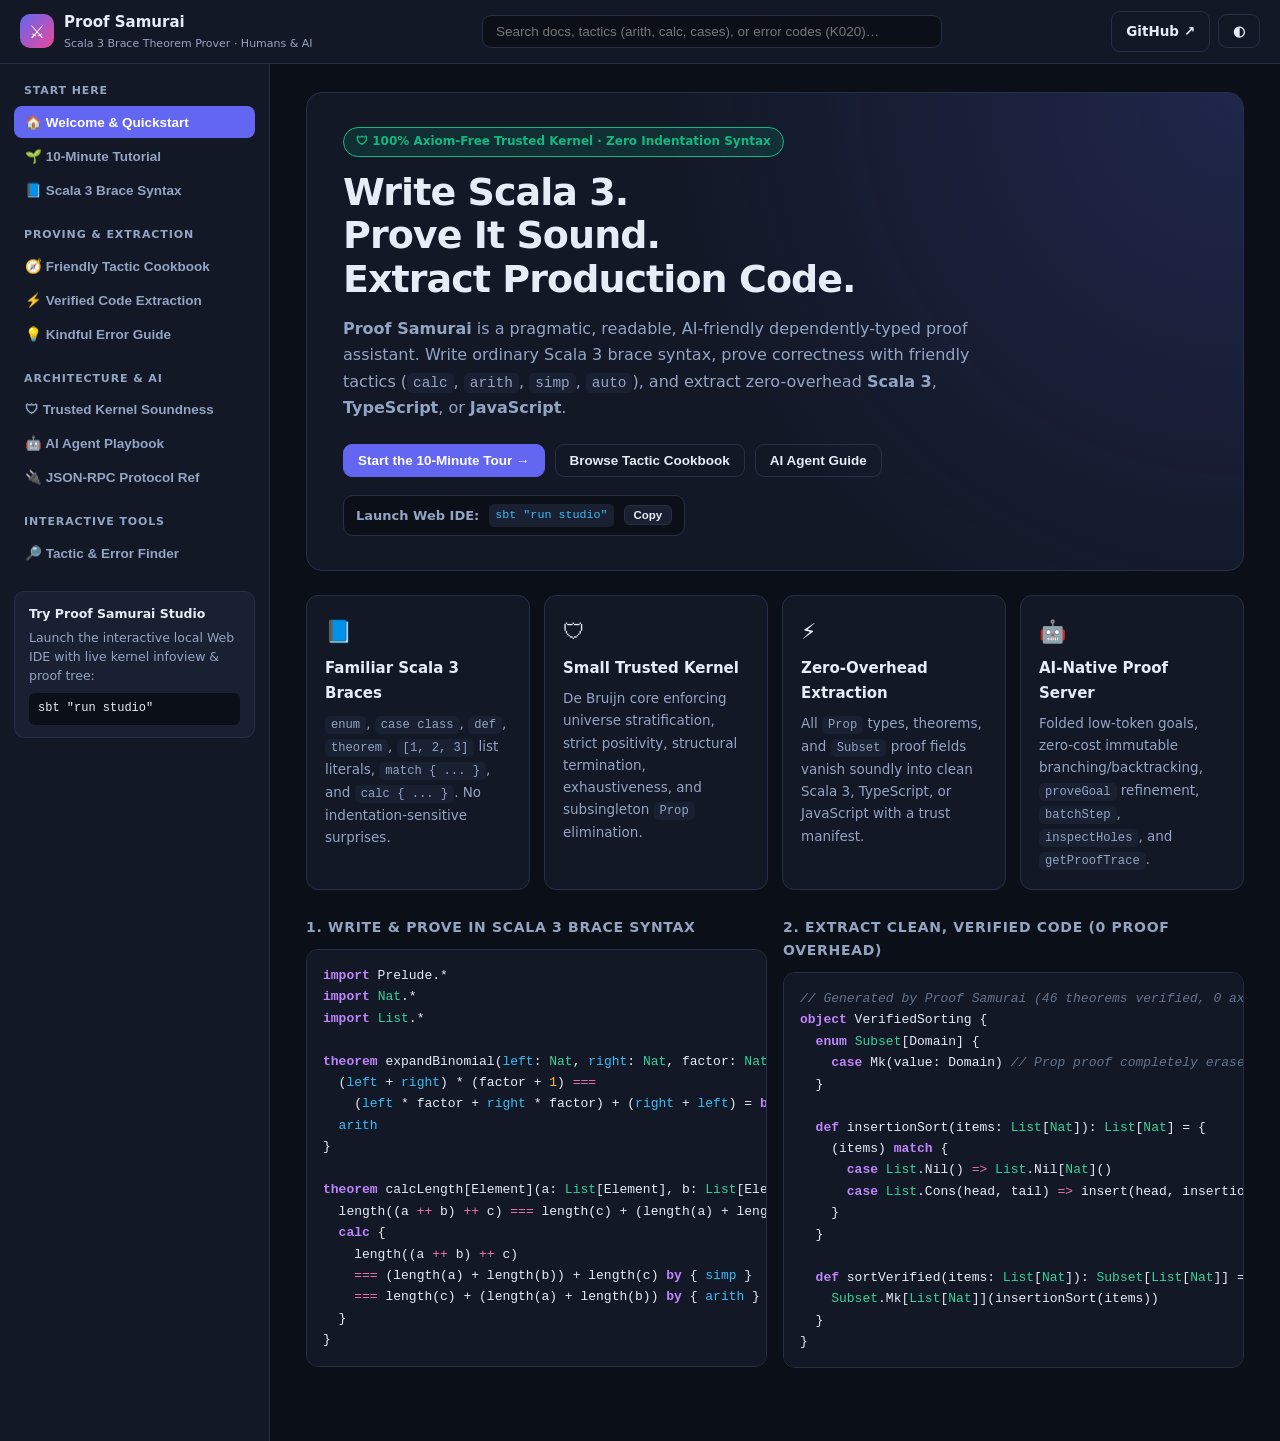
==== docs/index.html @ cc14a48a "Add Proof Samurai Studio Web IDE, kindful documentation, and GitHub Pages site" ====
<!DOCTYPE html>
<html lang="en" data-theme="dark">
<head>
  <meta charset="UTF-8" />
  <meta name="viewport" content="width=device-width, initial-scale=1.0" />
  <title>Proof Samurai — Kindful Docs &amp; Scala 3 Brace Theorem Prover</title>
  <meta name="description" content="Sound dependently-typed proof assistant in Scala 3 brace syntax with verified code extraction to Scala 3, TypeScript, and JavaScript — built for humans and AI." />
  <link rel="stylesheet" href="assets/site.css" />
</head>
<body>
  <header class="site-header">
    <div class="header-inner">
      <a class="brand" href="#home" id="brand-link">
        <span class="crest" aria-hidden="true">⚔</span>
        <div>
          <div class="brand-name">Proof Samurai</div>
          <div class="brand-tag">Scala 3 Brace Theorem Prover · Humans &amp; AI</div>
        </div>
      </a>

      <div class="header-search">
        <input id="doc-search" type="search" placeholder="Search docs, tactics (arith, calc, cases), or error codes (K020)…" aria-label="Search documentation" />
      </div>

      <div class="header-actions">
        <a class="btn btn-ghost" href="https://github.com/kmizu/proof-samurai" target="_blank" rel="noopener">GitHub ↗</a>
        <button id="theme-toggle" class="btn btn-ghost" title="Toggle light/dark theme" aria-label="Toggle theme">◐</button>
      </div>
    </div>
  </header>

  <div class="layout">
    <aside class="sidebar">
      <div class="sidebar-group">
        <div class="sidebar-heading">Start Here</div>
        <button class="nav-item active" data-page="home">🏠 Welcome &amp; Quickstart</button>
        <button class="nav-item" data-page="GETTING_STARTED.md">🌱 10-Minute Tutorial</button>
        <button class="nav-item" data-page="LANGUAGE.md">📘 Scala 3 Brace Syntax</button>
      </div>
      <div class="sidebar-group">
        <div class="sidebar-heading">Proving &amp; Extraction</div>
        <button class="nav-item" data-page="TACTICS_COOKBOOK.md">🧭 Friendly Tactic Cookbook</button>
        <button class="nav-item" data-page="EXTRACTION.md">⚡ Verified Code Extraction</button>
        <button class="nav-item" data-page="TROUBLESHOOTING.md">💡 Kindful Error Guide</button>
      </div>
      <div class="sidebar-group">
        <div class="sidebar-heading">Architecture &amp; AI</div>
        <button class="nav-item" data-page="KERNEL.md">🛡 Trusted Kernel Soundness</button>
        <button class="nav-item" data-page="AI_AGENT_GUIDE.md">🤖 AI Agent Playbook</button>
        <button class="nav-item" data-page="AI_PROTOCOL.md">🔌 JSON-RPC Protocol Ref</button>
      </div>
      <div class="sidebar-group">
        <div class="sidebar-heading">Interactive Tools</div>
        <button class="nav-item" data-page="finder">🔎 Tactic &amp; Error Finder</button>
      </div>
      <div class="studio-promo">
        <div class="studio-promo-title">Try Proof Samurai Studio</div>
        <p>Launch the interactive local Web IDE with live kernel infoview &amp; proof tree:</p>
        <code>sbt "run studio"</code>
      </div>
    </aside>

    <main class="content">
      <!-- HOME LANDING VIEW -->
      <section id="page-home" class="page active">
        <div class="hero">
          <div class="hero-pill">🛡 100% Axiom-Free Trusted Kernel · Zero Indentation Syntax</div>
          <h1>Write Scala 3.<br />Prove It Sound.<br />Extract Production Code.</h1>
          <p class="hero-lead">
            <strong>Proof Samurai</strong> is a pragmatic, readable, AI-friendly dependently-typed proof assistant.
            Write ordinary Scala 3 brace syntax, prove correctness with friendly tactics (<code>calc</code>, <code>arith</code>, <code>simp</code>, <code>auto</code>),
            and extract zero-overhead <strong>Scala 3</strong>, <strong>TypeScript</strong>, or <strong>JavaScript</strong>.
          </p>
          <div class="hero-cta">
            <button class="btn btn-primary" data-goto="GETTING_STARTED.md">Start the 10-Minute Tour →</button>
            <button class="btn btn-secondary" data-goto="TACTICS_COOKBOOK.md">Browse Tactic Cookbook</button>
            <button class="btn btn-ghost" data-goto="AI_AGENT_GUIDE.md">AI Agent Guide</button>
          </div>
          <div class="cmd-strip">
            <span class="cmd-label">Launch Web IDE:</span>
            <code id="studio-cmd">sbt "run studio"</code>
            <button class="copy-inline" data-copy='sbt "run studio"'>Copy</button>
          </div>
        </div>

        <div class="feature-grid">
          <div class="feature-card">
            <div class="feature-icon">📘</div>
            <h3>Familiar Scala 3 Braces</h3>
            <p><code>enum</code>, <code>case class</code>, <code>def</code>, <code>theorem</code>, <code>[1, 2, 3]</code> list literals, <code>match { ... }</code>, and <code>calc { ... }</code>. No indentation-sensitive surprises.</p>
          </div>
          <div class="feature-card">
            <div class="feature-icon">🛡</div>
            <h3>Small Trusted Kernel</h3>
            <p>De Bruijn core enforcing universe stratification, strict positivity, structural termination, exhaustiveness, and subsingleton <code>Prop</code> elimination.</p>
          </div>
          <div class="feature-card">
            <div class="feature-icon">⚡</div>
            <h3>Zero-Overhead Extraction</h3>
            <p>All <code>Prop</code> types, theorems, and <code>Subset</code> proof fields vanish soundly into clean Scala 3, TypeScript, or JavaScript with a trust manifest.</p>
          </div>
          <div class="feature-card">
            <div class="feature-icon">🤖</div>
            <h3>AI-Native Proof Server</h3>
            <p>Folded low-token goals, zero-cost immutable branching/backtracking, <code>proveGoal</code> refinement, <code>batchStep</code>, <code>inspectHoles</code>, and <code>getProofTrace</code>.</p>
          </div>
        </div>

        <div class="showcase-split">
          <div class="showcase-col">
            <h3>1. Write &amp; Prove in Scala 3 Brace Syntax</h3>
            <pre><code class="lang-samurai">import Prelude.*
import Nat.*
import List.*

theorem expandBinomial(left: Nat, right: Nat, factor: Nat):
  (left + right) * (factor + 1) ===
    (left * factor + right * factor) + (right + left) = by {
  arith
}

theorem calcLength[Element](a: List[Element], b: List[Element], c: List[Element]):
  length((a ++ b) ++ c) === length(c) + (length(a) + length(b)) = {
  calc {
    length((a ++ b) ++ c)
    === (length(a) + length(b)) + length(c) by { simp }
    === length(c) + (length(a) + length(b)) by { arith }
  }
}</code></pre>
          </div>
          <div class="showcase-col">
            <h3>2. Extract Clean, Verified Code (0 Proof Overhead)</h3>
            <pre><code class="lang-samurai">// Generated by Proof Samurai (46 theorems verified, 0 axioms)
object VerifiedSorting {
  enum Subset[Domain] {
    case Mk(value: Domain) // Prop proof completely erased!
  }

  def insertionSort(items: List[Nat]): List[Nat] = {
    (items) match {
      case List.Nil() => List.Nil[Nat]()
      case List.Cons(head, tail) => insert(head, insertionSort(tail))
    }
  }

  def sortVerified(items: List[Nat]): Subset[List[Nat]] = {
    Subset.Mk[List[Nat]](insertionSort(items))
  }
}</code></pre>
          </div>
        </div>
      </section>

      <!-- MARKDOWN GUIDE VIEW -->
      <article id="page-markdown" class="page markdown-body">
        <div id="markdown-container"></div>
        <div id="chapter-nav" class="chapter-nav"></div>
      </article>

      <!-- INTERACTIVE TACTIC & ERROR FINDER VIEW -->
      <section id="page-finder" class="page">
        <h1>🔎 Interactive Tactic &amp; Error Finder</h1>
        <p class="muted-lead">Type a goal shape (like <code>===</code>, <code>\/</code>, <code>if</code>, <code>Nat</code>) or a kernel error code (like <code>K020</code>, <code>K006</code>, <code>K025</code>, <code>T010</code>) to get instant kindful guidance.</p>
        <input id="finder-input" class="finder-input" type="search" placeholder="Filter tactics and errors (e.g. arith, cases, K020, termination, Prop)…" />
        <div id="finder-results" class="finder-grid"></div>
      </section>

      <!-- SEARCH RESULTS VIEW -->
      <section id="page-search" class="page">
        <h1>Search Results</h1>
        <div id="search-results" class="finder-grid"></div>
      </section>
    </main>
  </div>

  <script src="assets/site.js"></script>
</body>
</html>
---- docs/assets/site.css ----
:root {
  --bg: #0b0f17;
  --surface: #121826;
  --surface-2: #182032;
  --border: #253047;
  --text: #e6edf7;
  --muted: #93a4c3;
  --accent: #6366f1;
  --accent-hover: #818cf8;
  --jade: #10b981;
  --jade-bg: rgba(16, 185, 129, 0.14);
  --kw: #c084fc;
  --tactic: #38bdf8;
  --type: #34d399;
  --num: #fbbf24;
  --comment: #64748b;
  --op: #f472b6;
  --hole: #fb923c;
  --font-sans: "Inter", "Segoe UI", system-ui, -apple-system, sans-serif;
  --font-mono: "JetBrains Mono", "Cascadia Code", "Fira Code", Consolas, monospace;
}

[data-theme="light"] {
  --bg: #f6f8fc;
  --surface: #ffffff;
  --surface-2: #f1f5fb;
  --border: #dce3ef;
  --text: #141c2f;
  --muted: #52627e;
  --accent: #4f46e5;
  --accent-hover: #4338ca;
  --jade: #059669;
  --jade-bg: rgba(5, 150, 105, 0.11);
  --kw: #7c3aed;
  --tactic: #0284c7;
  --type: #059669;
  --num: #b45309;
  --comment: #94a3b8;
  --op: #db2777;
  --hole: #ea580c;
}

* { box-sizing: border-box; }

html, body {
  margin: 0;
  padding: 0;
  background: var(--bg);
  color: var(--text);
  font-family: var(--font-sans);
  font-size: 15px;
  line-height: 1.65;
}

a { color: var(--accent-hover); text-decoration: none; }
a:hover { text-decoration: underline; }

.site-header {
  position: sticky;
  top: 0;
  z-index: 20;
  background: var(--surface);
  border-bottom: 1px solid var(--border);
}

.header-inner {
  max-width: 1380px;
  margin: 0 auto;
  padding: 10px 20px;
  display: flex;
  align-items: center;
  justify-content: space-between;
  gap: 16px;
}

.brand {
  display: flex;
  align-items: center;
  gap: 10px;
  color: var(--text);
  text-decoration: none !important;
}

.crest {
  width: 34px;
  height: 34px;
  border-radius: 10px;
  background: linear-gradient(135deg, #6366f1, #ec4899);
  display: grid;
  place-items: center;
  font-size: 18px;
  color: #fff;
}

.brand-name { font-weight: 800; font-size: 15px; }
.brand-tag { font-size: 11px; color: var(--muted); }

.header-search { flex: 1; max-width: 460px; }
.header-search input, .finder-input {
  width: 100%;
  background: var(--bg);
  color: var(--text);
  border: 1px solid var(--border);
  border-radius: 9px;
  padding: 8px 13px;
  font-size: 13.5px;
  outline: none;
}
.header-search input:focus, .finder-input:focus { border-color: var(--accent); }

.header-actions { display: flex; align-items: center; gap: 8px; }

.btn {
  display: inline-flex;
  align-items: center;
  gap: 6px;
  border: 1px solid var(--border);
  background: var(--surface-2);
  color: var(--text);
  border-radius: 9px;
  padding: 8px 14px;
  font-weight: 600;
  font-size: 13.5px;
  cursor: pointer;
  transition: all 0.15s ease;
  text-decoration: none !important;
}
.btn:hover { border-color: var(--accent); }
.btn-primary { background: var(--accent); border-color: var(--accent); color: #fff; }
.btn-primary:hover { background: var(--accent-hover); }
.btn-secondary { background: var(--surface); }
.btn-ghost { background: transparent; }

.layout {
  max-width: 1380px;
  margin: 0 auto;
  display: grid;
  grid-template-columns: 270px 1fr;
  min-height: calc(100vh - 58px);
}

@media (max-width: 900px) {
  .layout { grid-template-columns: 1fr; }
  .sidebar { border-right: none; border-bottom: 1px solid var(--border); }
}

.sidebar {
  padding: 18px 14px;
  border-right: 1px solid var(--border);
  background: var(--surface);
}

.sidebar-group { margin-bottom: 18px; }
.sidebar-heading {
  font-size: 11px;
  font-weight: 700;
  text-transform: uppercase;
  letter-spacing: 0.08em;
  color: var(--muted);
  padding: 0 10px 6px;
}

.nav-item {
  width: 100%;
  text-align: left;
  border: none;
  background: transparent;
  color: var(--muted);
  padding: 8px 11px;
  border-radius: 8px;
  font-size: 13.5px;
  font-weight: 600;
  cursor: pointer;
  margin-bottom: 2px;
  transition: all 0.12s ease;
}
.nav-item:hover { background: var(--surface-2); color: var(--text); }
.nav-item.active { background: var(--accent); color: #fff; }

.studio-promo {
  margin-top: 20px;
  padding: 12px 14px;
  border-radius: 10px;
  background: var(--surface-2);
  border: 1px solid var(--border);
  font-size: 12.5px;
}
.studio-promo-title { font-weight: 700; margin-bottom: 4px; }
.studio-promo p { margin: 0 0 8px; color: var(--muted); line-height: 1.5; }
.studio-promo code {
  display: block;
  background: var(--bg);
  padding: 6px 9px;
  border-radius: 6px;
  font-family: var(--font-mono);
  font-size: 12px;
}

.content {
  padding: 28px 36px 60px;
  min-width: 0;
}

@media (max-width: 720px) {
  .content { padding: 18px 16px 40px; }
}

.page { display: none; }
.page.active { display: block; }

.hero {
  background: radial-gradient(circle at top right, rgba(99, 102, 241, 0.18), transparent 55%), var(--surface);
  border: 1px solid var(--border);
  border-radius: 16px;
  padding: 34px 36px;
  margin-bottom: 24px;
}

.hero-pill {
  display: inline-block;
  padding: 4px 12px;
  border-radius: 999px;
  font-size: 12px;
  font-weight: 700;
  color: var(--jade);
  background: var(--jade-bg);
  border: 1px solid var(--jade);
  margin-bottom: 14px;
}

.hero h1 {
  margin: 0 0 14px;
  font-size: 38px;
  line-height: 1.15;
  letter-spacing: -0.025em;
}

.hero-lead {
  max-width: 680px;
  font-size: 16px;
  color: var(--muted);
  margin: 0 0 22px;
}

.hero-cta { display: flex; gap: 10px; flex-wrap: wrap; margin-bottom: 18px; }

.cmd-strip {
  display: inline-flex;
  align-items: center;
  gap: 10px;
  background: var(--bg);
  border: 1px solid var(--border);
  border-radius: 10px;
  padding: 8px 12px;
  font-size: 13px;
}
.cmd-label { color: var(--muted); font-weight: 600; }
.cmd-strip code { font-family: var(--font-mono); color: var(--tactic); }
.copy-inline {
  border: 1px solid var(--border);
  background: var(--surface-2);
  color: var(--text);
  border-radius: 6px;
  padding: 3px 9px;
  font-size: 11.5px;
  font-weight: 600;
  cursor: pointer;
}
.copy-inline:hover { border-color: var(--accent); }

.feature-grid {
  display: grid;
  grid-template-columns: repeat(auto-fit, minmax(220px, 1fr));
  gap: 14px;
  margin-bottom: 26px;
}

.feature-card {
  background: var(--surface);
  border: 1px solid var(--border);
  border-radius: 12px;
  padding: 18px;
}
.feature-icon { font-size: 22px; margin-bottom: 6px; }
.feature-card h3 { margin: 0 0 6px; font-size: 15px; }
.feature-card p { margin: 0; color: var(--muted); font-size: 13.5px; }

.showcase-split {
  display: grid;
  grid-template-columns: repeat(auto-fit, minmax(360px, 1fr));
  gap: 16px;
}
.showcase-col h3 { margin: 0 0 10px; font-size: 14px; color: var(--muted); text-transform: uppercase; letter-spacing: 0.05em; }

pre {
  position: relative;
  background: var(--surface);
  border: 1px solid var(--border);
  border-radius: 12px;
  padding: 15px 16px;
  overflow-x: auto;
  font-family: var(--font-mono);
  font-size: 13px;
  line-height: 1.65;
  margin: 0 0 16px;
}

code {
  font-family: var(--font-mono);
  font-size: 0.9em;
  background: var(--surface-2);
  padding: 2px 6px;
  border-radius: 5px;
}
pre code { background: transparent; padding: 0; font-size: 13px; }

.copy-code-btn {
  position: absolute;
  top: 8px;
  right: 8px;
  border: 1px solid var(--border);
  background: var(--surface-2);
  color: var(--muted);
  border-radius: 6px;
  padding: 3px 9px;
  font-size: 11px;
  font-weight: 600;
  cursor: pointer;
}
.copy-code-btn:hover { color: var(--text); border-color: var(--accent); }

.tok-kw { color: var(--kw); font-weight: 600; }
.tok-tactic { color: var(--tactic); }
.tok-type { color: var(--type); }
.tok-num { color: var(--num); }
.tok-comment { color: var(--comment); font-style: italic; }
.tok-op { color: var(--op); }
.tok-hole { color: var(--hole); font-weight: 700; }

.markdown-body { max-width: 860px; }
.markdown-body h1 { font-size: 30px; margin-top: 0; border-bottom: 1px solid var(--border); padding-bottom: 10px; }
.markdown-body h2 { font-size: 21px; margin-top: 30px; }
.markdown-body h3 { font-size: 16px; margin-top: 22px; }
.markdown-body table { width: 100%; border-collapse: collapse; margin: 16px 0; font-size: 13.5px; }
.markdown-body th, .markdown-body td { border: 1px solid var(--border); padding: 9px 11px; text-align: left; }
.markdown-body th { background: var(--surface-2); }

.chapter-nav {
  margin-top: 36px;
  padding-top: 18px;
  border-top: 1px solid var(--border);
  display: flex;
  justify-content: space-between;
  gap: 12px;
  flex-wrap: wrap;
}

.muted-lead { color: var(--muted); margin-top: -6px; margin-bottom: 16px; }
.finder-grid { display: grid; grid-template-columns: repeat(auto-fit, minmax(280px, 1fr)); gap: 12px; margin-top: 16px; }
.finder-card {
  background: var(--surface);
  border: 1px solid var(--border);
  border-radius: 10px;
  padding: 14px;
}
.finder-card-head { display: flex; justify-content: space-between; align-items: center; margin-bottom: 6px; }
.finder-tag { font-size: 11px; font-weight: 700; padding: 2px 8px; border-radius: 999px; background: var(--surface-2); color: var(--tactic); }
.finder-card p { margin: 4px 0 0; color: var(--muted); font-size: 13.5px; }
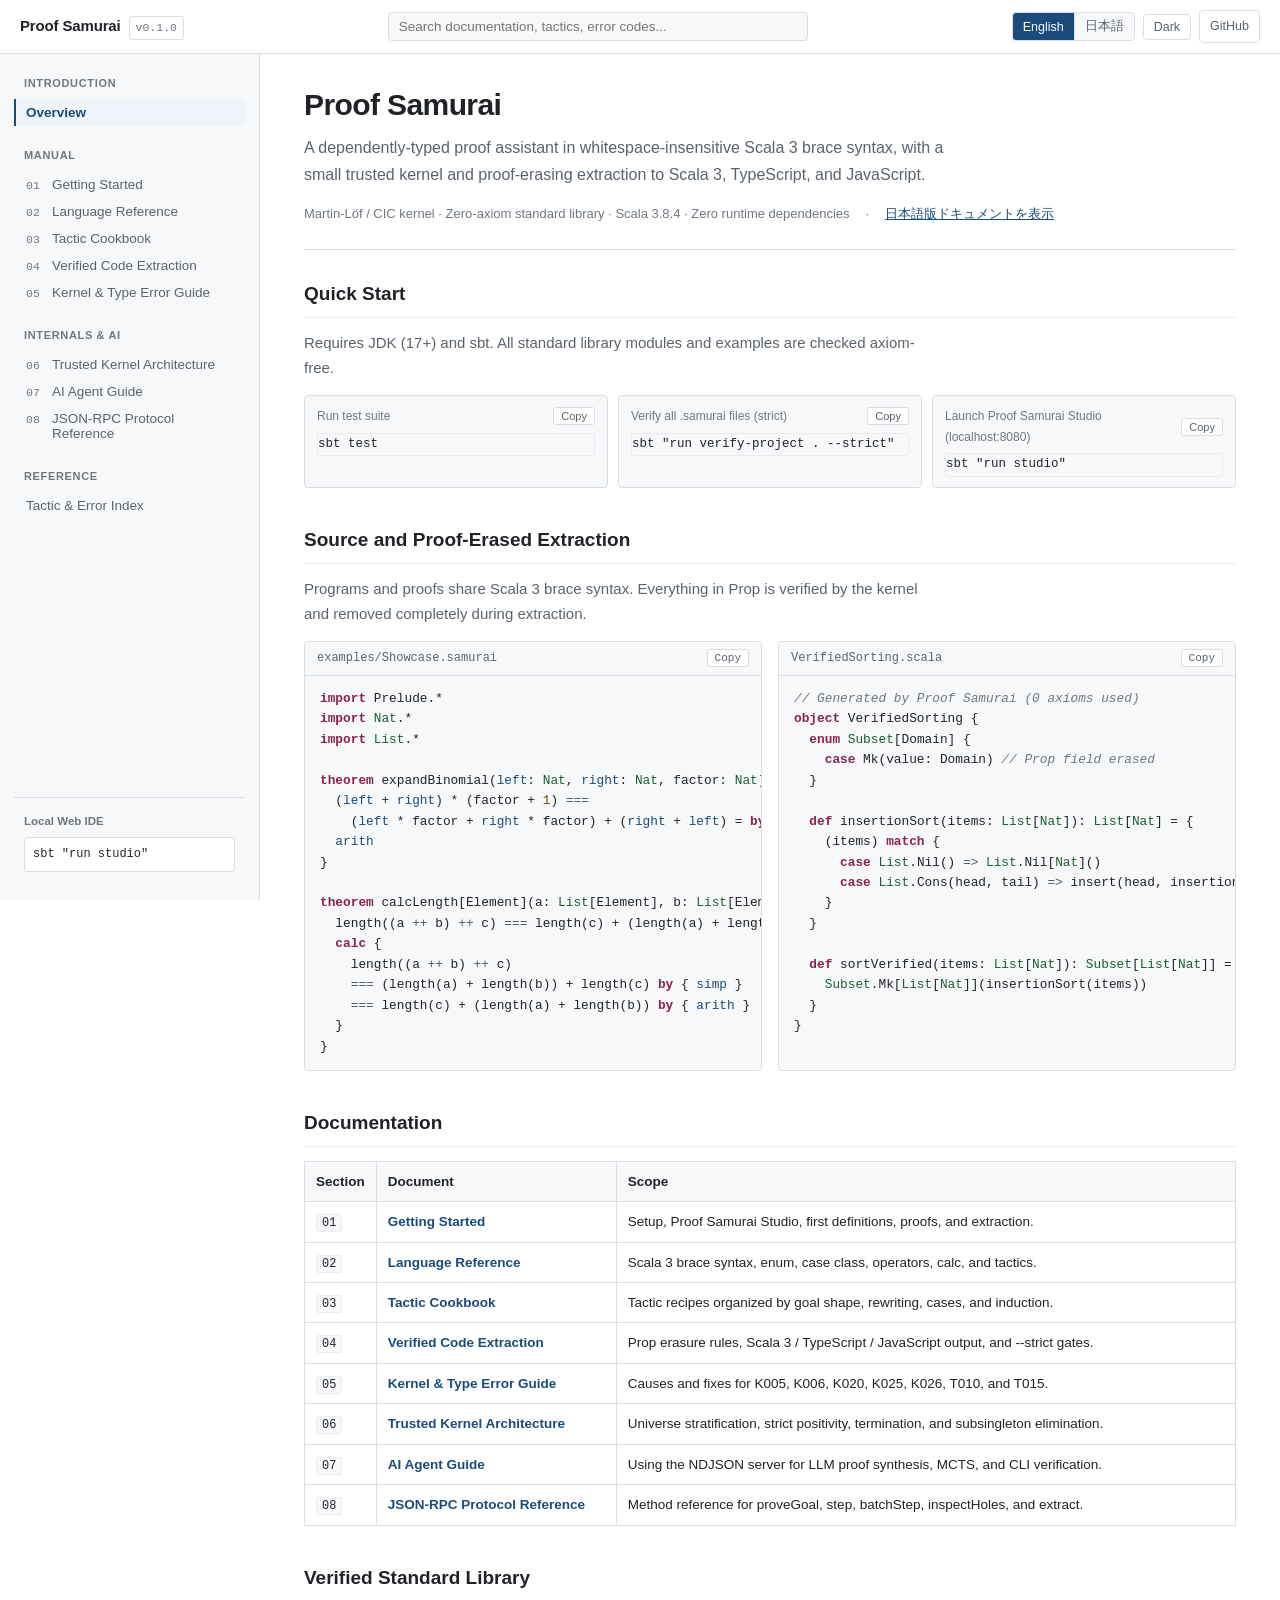
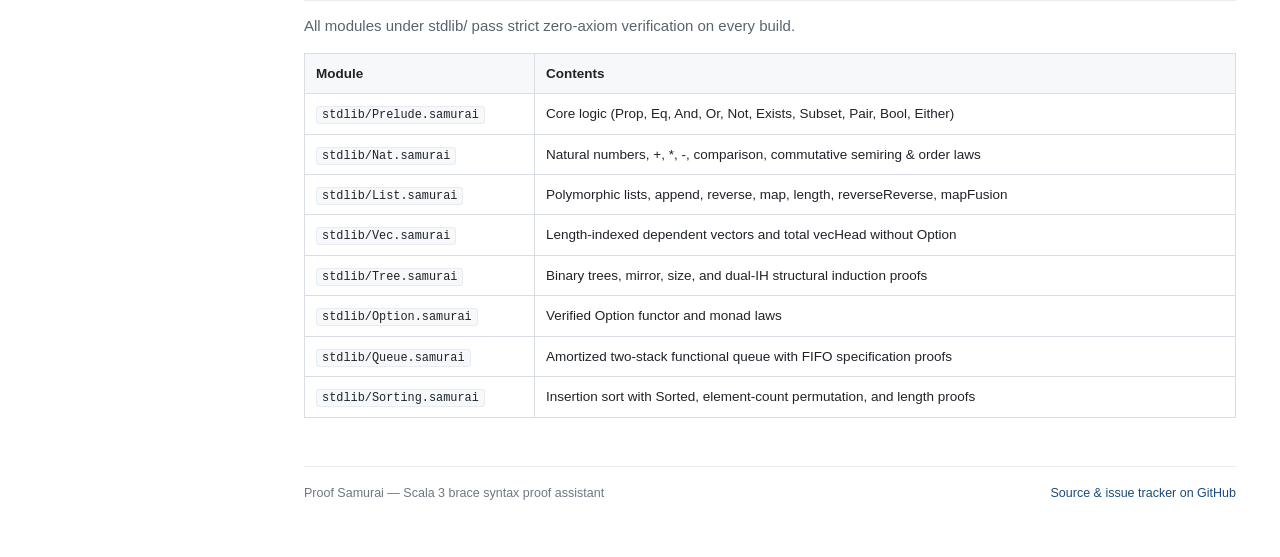
==== commit 6131cac3: "Redesign documentation site and Studio UI with sober technical layout and full Japanese edition" ====
--- a/docs/index.html
+++ b/docs/index.html
@@ -1,176 +1,85 @@
 <!DOCTYPE html>
-<html lang="en" data-theme="dark">
+<html lang="en" data-theme="light">
 <head>
   <meta charset="UTF-8" />
   <meta name="viewport" content="width=device-width, initial-scale=1.0" />
-  <title>Proof Samurai — Kindful Docs &amp; Scala 3 Brace Theorem Prover</title>
-  <meta name="description" content="Sound dependently-typed proof assistant in Scala 3 brace syntax with verified code extraction to Scala 3, TypeScript, and JavaScript — built for humans and AI." />
+  <title>Proof Samurai — Documentation</title>
+  <meta name="description" content="Proof Samurai documentation: dependently-typed proof assistant in Scala 3 brace syntax with a small trusted kernel and verified code extraction to Scala 3, TypeScript, and JavaScript." />
   <link rel="stylesheet" href="assets/site.css" />
 </head>
 <body>
   <header class="site-header">
     <div class="header-inner">
-      <a class="brand" href="#home" id="brand-link">
-        <span class="crest" aria-hidden="true">⚔</span>
-        <div>
-          <div class="brand-name">Proof Samurai</div>
-          <div class="brand-tag">Scala 3 Brace Theorem Prover · Humans &amp; AI</div>
-        </div>
-      </a>
+      <div class="header-left">
+        <button id="mobile-menu-btn" class="icon-btn mobile-only" aria-label="Toggle navigation" aria-expanded="false">Menu</button>
+        <a class="brand" href="#en/home" id="brand-link">
+          <span class="brand-name">Proof Samurai</span>
+          <span class="brand-version">v0.1.0</span>
+        </a>
+      </div>
 
       <div class="header-search">
-        <input id="doc-search" type="search" placeholder="Search docs, tactics (arith, calc, cases), or error codes (K020)…" aria-label="Search documentation" />
+        <input id="doc-search" type="search" placeholder="Search documentation, tactics, error codes..." aria-label="Search documentation" />
       </div>
 
       <div class="header-actions">
-        <a class="btn btn-ghost" href="https://github.com/kmizu/proof-samurai" target="_blank" rel="noopener">GitHub ↗</a>
-        <button id="theme-toggle" class="btn btn-ghost" title="Toggle light/dark theme" aria-label="Toggle theme">◐</button>
+        <div class="lang-switch" role="group" aria-label="Language">
+          <button class="lang-btn active" data-lang="en" aria-pressed="true">English</button>
+          <button class="lang-btn" data-lang="ja" aria-pressed="false">日本語</button>
+        </div>
+        <button id="theme-toggle" class="header-btn" aria-label="Toggle color theme">Dark</button>
+        <a class="header-btn" href="https://github.com/kmizu/proof-samurai" target="_blank" rel="noopener">GitHub</a>
       </div>
     </div>
   </header>
 
-  <div class="layout">
-    <aside class="sidebar">
-      <div class="sidebar-group">
-        <div class="sidebar-heading">Start Here</div>
-        <button class="nav-item active" data-page="home">🏠 Welcome &amp; Quickstart</button>
-        <button class="nav-item" data-page="GETTING_STARTED.md">🌱 10-Minute Tutorial</button>
-        <button class="nav-item" data-page="LANGUAGE.md">📘 Scala 3 Brace Syntax</button>
-      </div>
-      <div class="sidebar-group">
-        <div class="sidebar-heading">Proving &amp; Extraction</div>
-        <button class="nav-item" data-page="TACTICS_COOKBOOK.md">🧭 Friendly Tactic Cookbook</button>
-        <button class="nav-item" data-page="EXTRACTION.md">⚡ Verified Code Extraction</button>
-        <button class="nav-item" data-page="TROUBLESHOOTING.md">💡 Kindful Error Guide</button>
-      </div>
-      <div class="sidebar-group">
-        <div class="sidebar-heading">Architecture &amp; AI</div>
-        <button class="nav-item" data-page="KERNEL.md">🛡 Trusted Kernel Soundness</button>
-        <button class="nav-item" data-page="AI_AGENT_GUIDE.md">🤖 AI Agent Playbook</button>
-        <button class="nav-item" data-page="AI_PROTOCOL.md">🔌 JSON-RPC Protocol Ref</button>
-      </div>
-      <div class="sidebar-group">
-        <div class="sidebar-heading">Interactive Tools</div>
-        <button class="nav-item" data-page="finder">🔎 Tactic &amp; Error Finder</button>
-      </div>
-      <div class="studio-promo">
-        <div class="studio-promo-title">Try Proof Samurai Studio</div>
-        <p>Launch the interactive local Web IDE with live kernel infoview &amp; proof tree:</p>
-        <code>sbt "run studio"</code>
+  <div class="shell">
+    <aside class="sidebar" id="sidebar" aria-label="Documentation navigation">
+      <nav id="sidebar-nav"></nav>
+      <div class="sidebar-meta">
+        <div class="sidebar-meta-label" data-i18n="sidebarStudioLabel">Local Web IDE</div>
+        <code class="sidebar-cmd">sbt "run studio"</code>
       </div>
     </aside>
 
-    <main class="content">
-      <!-- HOME LANDING VIEW -->
-      <section id="page-home" class="page active">
-        <div class="hero">
-          <div class="hero-pill">🛡 100% Axiom-Free Trusted Kernel · Zero Indentation Syntax</div>
-          <h1>Write Scala 3.<br />Prove It Sound.<br />Extract Production Code.</h1>
-          <p class="hero-lead">
-            <strong>Proof Samurai</strong> is a pragmatic, readable, AI-friendly dependently-typed proof assistant.
-            Write ordinary Scala 3 brace syntax, prove correctness with friendly tactics (<code>calc</code>, <code>arith</code>, <code>simp</code>, <code>auto</code>),
-            and extract zero-overhead <strong>Scala 3</strong>, <strong>TypeScript</strong>, or <strong>JavaScript</strong>.
-          </p>
-          <div class="hero-cta">
-            <button class="btn btn-primary" data-goto="GETTING_STARTED.md">Start the 10-Minute Tour →</button>
-            <button class="btn btn-secondary" data-goto="TACTICS_COOKBOOK.md">Browse Tactic Cookbook</button>
-            <button class="btn btn-ghost" data-goto="AI_AGENT_GUIDE.md">AI Agent Guide</button>
+    <div class="main-wrap">
+      <main class="content">
+        <!-- OVERVIEW PAGE -->
+        <section id="page-home" class="page active">
+          <div id="home-container"></div>
+        </section>
+
+        <!-- MARKDOWN ARTICLE PAGE -->
+        <article id="page-markdown" class="page">
+          <div class="article-layout">
+            <div class="article-main">
+              <div id="article-breadcrumb" class="breadcrumb"></div>
+              <div id="markdown-container" class="markdown-body"></div>
+              <nav id="chapter-nav" class="chapter-nav" aria-label="Chapter navigation"></nav>
+            </div>
+            <aside id="article-toc" class="toc" aria-label="On this page"></aside>
           </div>
-          <div class="cmd-strip">
-            <span class="cmd-label">Launch Web IDE:</span>
-            <code id="studio-cmd">sbt "run studio"</code>
-            <button class="copy-inline" data-copy='sbt "run studio"'>Copy</button>
+        </article>
+
+        <!-- TACTIC & ERROR INDEX PAGE -->
+        <section id="page-index" class="page">
+          <div id="index-header"></div>
+          <div class="index-controls">
+            <input id="index-filter" class="filter-input" type="search" placeholder="Filter by tactic, goal shape, or error code (e.g. arith, cases, K020)..." />
+            <div class="filter-tabs" id="index-kind-tabs"></div>
           </div>
-        </div>
+          <div id="index-table-wrap"></div>
+        </section>
 
-        <div class="feature-grid">
-          <div class="feature-card">
-            <div class="feature-icon">📘</div>
-            <h3>Familiar Scala 3 Braces</h3>
-            <p><code>enum</code>, <code>case class</code>, <code>def</code>, <code>theorem</code>, <code>[1, 2, 3]</code> list literals, <code>match { ... }</code>, and <code>calc { ... }</code>. No indentation-sensitive surprises.</p>
-          </div>
-          <div class="feature-card">
-            <div class="feature-icon">🛡</div>
-            <h3>Small Trusted Kernel</h3>
-            <p>De Bruijn core enforcing universe stratification, strict positivity, structural termination, exhaustiveness, and subsingleton <code>Prop</code> elimination.</p>
-          </div>
-          <div class="feature-card">
-            <div class="feature-icon">⚡</div>
-            <h3>Zero-Overhead Extraction</h3>
-            <p>All <code>Prop</code> types, theorems, and <code>Subset</code> proof fields vanish soundly into clean Scala 3, TypeScript, or JavaScript with a trust manifest.</p>
-          </div>
-          <div class="feature-card">
-            <div class="feature-icon">🤖</div>
-            <h3>AI-Native Proof Server</h3>
-            <p>Folded low-token goals, zero-cost immutable branching/backtracking, <code>proveGoal</code> refinement, <code>batchStep</code>, <code>inspectHoles</code>, and <code>getProofTrace</code>.</p>
-          </div>
-        </div>
+        <!-- SEARCH RESULTS PAGE -->
+        <section id="page-search" class="page">
+          <h1 id="search-heading">Search Results</h1>
+          <div id="search-results"></div>
+        </section>
 
-        <div class="showcase-split">
-          <div class="showcase-col">
-            <h3>1. Write &amp; Prove in Scala 3 Brace Syntax</h3>
-            <pre><code class="lang-samurai">import Prelude.*
-import Nat.*
-import List.*
-
-theorem expandBinomial(left: Nat, right: Nat, factor: Nat):
-  (left + right) * (factor + 1) ===
-    (left * factor + right * factor) + (right + left) = by {
-  arith
-}
-
-theorem calcLength[Element](a: List[Element], b: List[Element], c: List[Element]):
-  length((a ++ b) ++ c) === length(c) + (length(a) + length(b)) = {
-  calc {
-    length((a ++ b) ++ c)
-    === (length(a) + length(b)) + length(c) by { simp }
-    === length(c) + (length(a) + length(b)) by { arith }
-  }
-}</code></pre>
-          </div>
-          <div class="showcase-col">
-            <h3>2. Extract Clean, Verified Code (0 Proof Overhead)</h3>
-            <pre><code class="lang-samurai">// Generated by Proof Samurai (46 theorems verified, 0 axioms)
-object VerifiedSorting {
-  enum Subset[Domain] {
-    case Mk(value: Domain) // Prop proof completely erased!
-  }
-
-  def insertionSort(items: List[Nat]): List[Nat] = {
-    (items) match {
-      case List.Nil() => List.Nil[Nat]()
-      case List.Cons(head, tail) => insert(head, insertionSort(tail))
-    }
-  }
-
-  def sortVerified(items: List[Nat]): Subset[List[Nat]] = {
-    Subset.Mk[List[Nat]](insertionSort(items))
-  }
-}</code></pre>
-          </div>
-        </div>
-      </section>
-
-      <!-- MARKDOWN GUIDE VIEW -->
-      <article id="page-markdown" class="page markdown-body">
-        <div id="markdown-container"></div>
-        <div id="chapter-nav" class="chapter-nav"></div>
-      </article>
-
-      <!-- INTERACTIVE TACTIC & ERROR FINDER VIEW -->
-      <section id="page-finder" class="page">
-        <h1>🔎 Interactive Tactic &amp; Error Finder</h1>
-        <p class="muted-lead">Type a goal shape (like <code>===</code>, <code>\/</code>, <code>if</code>, <code>Nat</code>) or a kernel error code (like <code>K020</code>, <code>K006</code>, <code>K025</code>, <code>T010</code>) to get instant kindful guidance.</p>
-        <input id="finder-input" class="finder-input" type="search" placeholder="Filter tactics and errors (e.g. arith, cases, K020, termination, Prop)…" />
-        <div id="finder-results" class="finder-grid"></div>
-      </section>
-
-      <!-- SEARCH RESULTS VIEW -->
-      <section id="page-search" class="page">
-        <h1>Search Results</h1>
-        <div id="search-results" class="finder-grid"></div>
-      </section>
-    </main>
+        <footer class="site-footer" id="site-footer"></footer>
+      </main>
+    </div>
   </div>
 
   <script src="assets/site.js"></script>
--- a/docs/assets/site.css
+++ b/docs/assets/site.css
@@ -1,46 +1,55 @@
-:root {
-  --bg: #0b0f17;
-  --surface: #121826;
-  --surface-2: #182032;
-  --border: #253047;
-  --text: #e6edf7;
-  --muted: #93a4c3;
-  --accent: #6366f1;
-  --accent-hover: #818cf8;
-  --jade: #10b981;
-  --jade-bg: rgba(16, 185, 129, 0.14);
-  --kw: #c084fc;
-  --tactic: #38bdf8;
-  --type: #34d399;
-  --num: #fbbf24;
-  --comment: #64748b;
-  --op: #f472b6;
-  --hole: #fb923c;
-  --font-sans: "Inter", "Segoe UI", system-ui, -apple-system, sans-serif;
-  --font-mono: "JetBrains Mono", "Cascadia Code", "Fira Code", Consolas, monospace;
-}
-
+:root,
 [data-theme="light"] {
-  --bg: #f6f8fc;
-  --surface: #ffffff;
-  --surface-2: #f1f5fb;
-  --border: #dce3ef;
-  --text: #141c2f;
-  --muted: #52627e;
-  --accent: #4f46e5;
-  --accent-hover: #4338ca;
-  --jade: #059669;
-  --jade-bg: rgba(5, 150, 105, 0.11);
-  --kw: #7c3aed;
-  --tactic: #0284c7;
-  --type: #059669;
-  --num: #b45309;
-  --comment: #94a3b8;
-  --op: #db2777;
-  --hole: #ea580c;
-}
-
-* { box-sizing: border-box; }
+  --bg: #ffffff;
+  --bg-subtle: #f7f8fa;
+  --bg-code: #f6f8fa;
+  --border: #d8dee4;
+  --border-subtle: #e8ecf0;
+  --text: #1f2328;
+  --text-secondary: #59636e;
+  --text-muted: #6e7781;
+  --accent: #1b4b7a;
+  --accent-hover: #133659;
+  --accent-subtle: #eef4fa;
+  --ok-text: #1a5e32;
+  --ok-bg: #eef7f1;
+  --tok-kw: #8b2252;
+  --tok-tactic: #1b4b7a;
+  --tok-type: #1a5e32;
+  --tok-num: #7a4b00;
+  --tok-comment: #6e7781;
+  --tok-op: #4a5568;
+  --tok-hole: #9a3412;
+  --font-sans: -apple-system, BlinkMacSystemFont, "Segoe UI", "Hiragino Sans", "Hiragino Kaku Gothic ProN", "Yu Gothic UI", "Meiryo", sans-serif;
+  --font-mono: "JetBrains Mono", "Cascadia Mono", ui-monospace, SFMono-Regular, Menlo, Consolas, monospace;
+}
+
+[data-theme="dark"] {
+  --bg: #111418;
+  --bg-subtle: #161a20;
+  --bg-code: #181d24;
+  --border: #2c333d;
+  --border-subtle: #222730;
+  --text: #dde3ea;
+  --text-secondary: #98a2ae;
+  --text-muted: #7c8694;
+  --accent: #7ab0e8;
+  --accent-hover: #9bc4ee;
+  --accent-subtle: #1b2634;
+  --ok-text: #6ec28b;
+  --ok-bg: #16261d;
+  --tok-kw: #d288b0;
+  --tok-tactic: #7ab0e8;
+  --tok-type: #79c496;
+  --tok-num: #d9a760;
+  --tok-comment: #7c8694;
+  --tok-op: #a7b1be;
+  --tok-hole: #e09160;
+}
+
+*, *::before, *::after {
+  box-sizing: border-box;
+}
 
 html, body {
   margin: 0;
@@ -49,302 +58,631 @@
   color: var(--text);
   font-family: var(--font-sans);
   font-size: 15px;
-  line-height: 1.65;
-}
-
-a { color: var(--accent-hover); text-decoration: none; }
-a:hover { text-decoration: underline; }
-
+  line-height: 1.72;
+  -webkit-font-smoothing: antialiased;
+}
+
+html[lang="ja"] body {
+  line-height: 1.82;
+}
+
+a {
+  color: var(--accent);
+  text-decoration: none;
+}
+
+a:hover {
+  text-decoration: underline;
+  color: var(--accent-hover);
+}
+
+/* Header */
 .site-header {
   position: sticky;
   top: 0;
-  z-index: 20;
-  background: var(--surface);
+  z-index: 30;
+  background: var(--bg);
   border-bottom: 1px solid var(--border);
+  height: 54px;
 }
 
 .header-inner {
-  max-width: 1380px;
+  max-width: 1400px;
+  height: 100%;
   margin: 0 auto;
-  padding: 10px 20px;
+  padding: 0 20px;
   display: flex;
   align-items: center;
   justify-content: space-between;
   gap: 16px;
 }
 
-.brand {
+.header-left {
   display: flex;
   align-items: center;
   gap: 10px;
+  flex-shrink: 0;
+}
+
+.brand {
+  display: inline-flex;
+  align-items: baseline;
+  gap: 8px;
   color: var(--text);
   text-decoration: none !important;
 }
 
-.crest {
-  width: 34px;
-  height: 34px;
-  border-radius: 10px;
-  background: linear-gradient(135deg, #6366f1, #ec4899);
-  display: grid;
-  place-items: center;
-  font-size: 18px;
-  color: #fff;
-}
-
-.brand-name { font-weight: 800; font-size: 15px; }
-.brand-tag { font-size: 11px; color: var(--muted); }
-
-.header-search { flex: 1; max-width: 460px; }
-.header-search input, .finder-input {
+.brand-name {
+  font-weight: 700;
+  font-size: 15px;
+  letter-spacing: -0.01em;
+}
+
+.brand-version {
+  font-family: var(--font-mono);
+  font-size: 11.5px;
+  color: var(--text-muted);
+  border: 1px solid var(--border);
+  padding: 1px 6px;
+  border-radius: 3px;
+}
+
+.header-search {
+  flex: 1;
+  max-width: 420px;
+}
+
+.header-search input,
+.filter-input {
   width: 100%;
+  background: var(--bg-subtle);
+  color: var(--text);
+  border: 1px solid var(--border);
+  border-radius: 4px;
+  padding: 6px 10px;
+  font-size: 13.5px;
+  font-family: inherit;
+  outline: none;
+}
+
+.header-search input:focus,
+.filter-input:focus {
+  border-color: var(--accent);
   background: var(--bg);
-  color: var(--text);
-  border: 1px solid var(--border);
-  border-radius: 9px;
-  padding: 8px 13px;
-  font-size: 13.5px;
-  outline: none;
-}
-.header-search input:focus, .finder-input:focus { border-color: var(--accent); }
-
-.header-actions { display: flex; align-items: center; gap: 8px; }
-
-.btn {
+}
+
+.header-actions {
+  display: flex;
+  align-items: center;
+  gap: 8px;
+  flex-shrink: 0;
+}
+
+.lang-switch {
+  display: inline-flex;
+  border: 1px solid var(--border);
+  border-radius: 4px;
+  overflow: hidden;
+  background: var(--bg-subtle);
+}
+
+.lang-btn {
+  border: none;
+  background: transparent;
+  color: var(--text-secondary);
+  padding: 5px 10px;
+  font-size: 12.5px;
+  font-weight: 500;
+  font-family: inherit;
+  cursor: pointer;
+}
+
+.lang-btn + .lang-btn {
+  border-left: 1px solid var(--border);
+}
+
+.lang-btn:hover {
+  color: var(--text);
+}
+
+.lang-btn.active {
+  background: var(--accent);
+  color: #ffffff;
+}
+
+[data-theme="dark"] .lang-btn.active {
+  color: #111418;
+  font-weight: 600;
+}
+
+.header-btn,
+.icon-btn {
   display: inline-flex;
   align-items: center;
-  gap: 6px;
-  border: 1px solid var(--border);
-  background: var(--surface-2);
-  color: var(--text);
-  border-radius: 9px;
-  padding: 8px 14px;
-  font-weight: 600;
-  font-size: 13.5px;
-  cursor: pointer;
-  transition: all 0.15s ease;
+  border: 1px solid var(--border);
+  background: var(--bg);
+  color: var(--text-secondary);
+  border-radius: 4px;
+  padding: 5px 10px;
+  font-size: 12.5px;
+  font-weight: 500;
+  font-family: inherit;
+  cursor: pointer;
   text-decoration: none !important;
 }
-.btn:hover { border-color: var(--accent); }
-.btn-primary { background: var(--accent); border-color: var(--accent); color: #fff; }
-.btn-primary:hover { background: var(--accent-hover); }
-.btn-secondary { background: var(--surface); }
-.btn-ghost { background: transparent; }
-
-.layout {
-  max-width: 1380px;
+
+.header-btn:hover,
+.icon-btn:hover {
+  color: var(--text);
+  border-color: var(--text-muted);
+}
+
+.mobile-only {
+  display: none;
+}
+
+/* Main shell */
+.shell {
+  max-width: 1400px;
   margin: 0 auto;
   display: grid;
-  grid-template-columns: 270px 1fr;
-  min-height: calc(100vh - 58px);
-}
-
-@media (max-width: 900px) {
-  .layout { grid-template-columns: 1fr; }
-  .sidebar { border-right: none; border-bottom: 1px solid var(--border); }
+  grid-template-columns: 260px 1fr;
+  min-height: calc(100vh - 54px);
 }
 
 .sidebar {
-  padding: 18px 14px;
+  background: var(--bg-subtle);
   border-right: 1px solid var(--border);
-  background: var(--surface);
-}
-
-.sidebar-group { margin-bottom: 18px; }
+  padding: 20px 14px 28px;
+  position: sticky;
+  top: 54px;
+  height: calc(100vh - 54px);
+  overflow-y: auto;
+  display: flex;
+  flex-direction: column;
+  justify-content: space-between;
+}
+
+.sidebar-group {
+  margin-bottom: 20px;
+}
+
 .sidebar-heading {
   font-size: 11px;
-  font-weight: 700;
+  font-weight: 600;
   text-transform: uppercase;
-  letter-spacing: 0.08em;
-  color: var(--muted);
+  letter-spacing: 0.06em;
+  color: var(--text-muted);
   padding: 0 10px 6px;
 }
 
 .nav-item {
   width: 100%;
+  display: flex;
+  align-items: baseline;
+  gap: 8px;
   text-align: left;
   border: none;
+  border-left: 2px solid transparent;
   background: transparent;
-  color: var(--muted);
-  padding: 8px 11px;
-  border-radius: 8px;
+  color: var(--text-secondary);
+  padding: 6px 10px;
   font-size: 13.5px;
-  font-weight: 600;
-  cursor: pointer;
-  margin-bottom: 2px;
-  transition: all 0.12s ease;
-}
-.nav-item:hover { background: var(--surface-2); color: var(--text); }
-.nav-item.active { background: var(--accent); color: #fff; }
-
-.studio-promo {
-  margin-top: 20px;
-  padding: 12px 14px;
-  border-radius: 10px;
-  background: var(--surface-2);
-  border: 1px solid var(--border);
-  font-size: 12.5px;
-}
-.studio-promo-title { font-weight: 700; margin-bottom: 4px; }
-.studio-promo p { margin: 0 0 8px; color: var(--muted); line-height: 1.5; }
-.studio-promo code {
+  font-weight: 400;
+  font-family: inherit;
+  cursor: pointer;
+  border-radius: 0 3px 3px 0;
+}
+
+.nav-item:hover {
+  color: var(--text);
+  background: var(--border-subtle);
+}
+
+.nav-item.active {
+  color: var(--accent);
+  font-weight: 600;
+  border-left-color: var(--accent);
+  background: var(--accent-subtle);
+}
+
+.nav-num {
+  font-family: var(--font-mono);
+  font-size: 11.5px;
+  color: var(--text-muted);
+  min-width: 18px;
+}
+
+.nav-item.active .nav-num {
+  color: var(--accent);
+}
+
+.sidebar-meta {
+  border-top: 1px solid var(--border);
+  padding: 14px 10px 0;
+  margin-top: 12px;
+}
+
+.sidebar-meta-label {
+  font-size: 11.5px;
+  font-weight: 600;
+  color: var(--text-muted);
+  margin-bottom: 6px;
+}
+
+.sidebar-cmd {
   display: block;
-  background: var(--bg);
-  padding: 6px 9px;
-  border-radius: 6px;
   font-family: var(--font-mono);
   font-size: 12px;
+  background: var(--bg);
+  border: 1px solid var(--border);
+  padding: 6px 8px;
+  border-radius: 3px;
+  color: var(--text);
+}
+
+.main-wrap {
+  min-width: 0;
 }
 
 .content {
-  padding: 28px 36px 60px;
-  min-width: 0;
-}
-
-@media (max-width: 720px) {
-  .content { padding: 18px 16px 40px; }
-}
-
-.page { display: none; }
-.page.active { display: block; }
-
-.hero {
-  background: radial-gradient(circle at top right, rgba(99, 102, 241, 0.18), transparent 55%), var(--surface);
-  border: 1px solid var(--border);
-  border-radius: 16px;
-  padding: 34px 36px;
-  margin-bottom: 24px;
-}
-
-.hero-pill {
-  display: inline-block;
-  padding: 4px 12px;
-  border-radius: 999px;
+  padding: 32px 44px 56px;
+  max-width: 1080px;
+}
+
+.page {
+  display: none;
+}
+
+.page.active {
+  display: block;
+}
+
+/* Overview page */
+.doc-intro {
+  padding-bottom: 24px;
+  border-bottom: 1px solid var(--border);
+  margin-bottom: 28px;
+}
+
+.doc-intro h1 {
+  margin: 0 0 10px;
+  font-size: 30px;
+  font-weight: 700;
+  letter-spacing: -0.02em;
+  line-height: 1.25;
+}
+
+.doc-subtitle {
+  margin: 0 0 14px;
+  font-size: 16px;
+  color: var(--text-secondary);
+  max-width: 72ch;
+}
+
+.doc-meta-line {
+  display: flex;
+  flex-wrap: wrap;
+  align-items: center;
+  gap: 8px 16px;
+  font-size: 13px;
+  color: var(--text-muted);
+}
+
+.inline-action-link {
+  border: none;
+  background: transparent;
+  padding: 0;
+  font: inherit;
+  color: var(--accent);
+  cursor: pointer;
+  text-decoration: underline;
+}
+
+.section-block {
+  margin-bottom: 36px;
+}
+
+.section-block h2 {
+  font-size: 19px;
+  font-weight: 600;
+  margin: 0 0 12px;
+  padding-bottom: 6px;
+  border-bottom: 1px solid var(--border-subtle);
+}
+
+.section-block p {
+  margin: 0 0 14px;
+  color: var(--text-secondary);
+  max-width: 76ch;
+}
+
+.cmd-list {
+  display: grid;
+  grid-template-columns: repeat(auto-fit, minmax(260px, 1fr));
+  gap: 10px;
+  margin-top: 12px;
+}
+
+.cmd-box {
+  border: 1px solid var(--border);
+  background: var(--bg-subtle);
+  border-radius: 4px;
+  padding: 10px 12px;
+}
+
+.cmd-box-head {
+  display: flex;
+  align-items: center;
+  justify-content: space-between;
   font-size: 12px;
+  color: var(--text-muted);
+  margin-bottom: 6px;
+}
+
+.cmd-box code {
+  display: block;
+  font-family: var(--font-mono);
+  font-size: 12.5px;
+  background: transparent;
+  padding: 0;
+  color: var(--text);
+  overflow-x: auto;
+}
+
+.copy-btn {
+  border: 1px solid var(--border);
+  background: var(--bg);
+  color: var(--text-secondary);
+  border-radius: 3px;
+  padding: 2px 7px;
+  font-size: 11px;
+  font-family: inherit;
+  cursor: pointer;
+}
+
+.copy-btn:hover {
+  color: var(--text);
+  border-color: var(--text-muted);
+}
+
+/* Code comparison */
+.code-pair {
+  display: grid;
+  grid-template-columns: repeat(auto-fit, minmax(380px, 1fr));
+  gap: 16px;
+}
+
+.code-panel {
+  border: 1px solid var(--border);
+  border-radius: 4px;
+  overflow: hidden;
+  background: var(--bg-code);
+}
+
+.code-panel-bar {
+  display: flex;
+  align-items: center;
+  justify-content: space-between;
+  padding: 6px 12px;
+  background: var(--bg-subtle);
+  border-bottom: 1px solid var(--border);
+  font-family: var(--font-mono);
+  font-size: 12px;
+  color: var(--text-secondary);
+}
+
+.code-panel pre {
+  margin: 0;
+  border: none;
+  border-radius: 0;
+}
+
+/* Tables */
+table {
+  width: 100%;
+  border-collapse: collapse;
+  margin: 14px 0 20px;
+  font-size: 13.5px;
+}
+
+th, td {
+  border: 1px solid var(--border);
+  padding: 8px 11px;
+  text-align: left;
+  vertical-align: top;
+}
+
+th {
+  background: var(--bg-subtle);
+  font-weight: 600;
+  color: var(--text);
+}
+
+.clickable-row {
+  cursor: pointer;
+}
+
+.clickable-row:hover td {
+  background: var(--bg-subtle);
+}
+
+.chapter-link {
+  font-weight: 600;
+  color: var(--accent);
+}
+
+/* Article + TOC */
+.article-layout {
+  display: grid;
+  grid-template-columns: minmax(0, 740px) 200px;
+  gap: 36px;
+  align-items: start;
+}
+
+.breadcrumb {
+  font-size: 12.5px;
+  color: var(--text-muted);
+  margin-bottom: 10px;
+  font-family: var(--font-mono);
+}
+
+.toc {
+  position: sticky;
+  top: 76px;
+  border-left: 1px solid var(--border);
+  padding-left: 14px;
+  font-size: 12.5px;
+}
+
+.toc-title {
+  font-size: 11px;
+  font-weight: 600;
+  text-transform: uppercase;
+  letter-spacing: 0.06em;
+  color: var(--text-muted);
+  margin-bottom: 8px;
+}
+
+.toc-list {
+  list-style: none;
+  margin: 0;
+  padding: 0;
+}
+
+.toc-list li {
+  margin-bottom: 6px;
+  line-height: 1.4;
+}
+
+.toc-list a {
+  color: var(--text-secondary);
+}
+
+.toc-list a:hover {
+  color: var(--accent);
+}
+
+/* Markdown content */
+.markdown-body h1 {
+  font-size: 27px;
   font-weight: 700;
-  color: var(--jade);
-  background: var(--jade-bg);
-  border: 1px solid var(--jade);
-  margin-bottom: 14px;
-}
-
-.hero h1 {
+  margin: 0 0 18px;
+  padding-bottom: 10px;
+  border-bottom: 1px solid var(--border);
+  line-height: 1.3;
+}
+
+.markdown-body h2 {
+  font-size: 19px;
+  font-weight: 600;
+  margin: 30px 0 12px;
+  padding-bottom: 5px;
+  border-bottom: 1px solid var(--border-subtle);
+  scroll-margin-top: 70px;
+}
+
+.markdown-body h3 {
+  font-size: 15.5px;
+  font-weight: 600;
+  margin: 22px 0 8px;
+}
+
+.markdown-body p {
   margin: 0 0 14px;
-  font-size: 38px;
-  line-height: 1.15;
-  letter-spacing: -0.025em;
-}
-
-.hero-lead {
-  max-width: 680px;
-  font-size: 16px;
-  color: var(--muted);
-  margin: 0 0 22px;
-}
-
-.hero-cta { display: flex; gap: 10px; flex-wrap: wrap; margin-bottom: 18px; }
-
-.cmd-strip {
-  display: inline-flex;
-  align-items: center;
-  gap: 10px;
-  background: var(--bg);
-  border: 1px solid var(--border);
-  border-radius: 10px;
-  padding: 8px 12px;
-  font-size: 13px;
-}
-.cmd-label { color: var(--muted); font-weight: 600; }
-.cmd-strip code { font-family: var(--font-mono); color: var(--tactic); }
-.copy-inline {
-  border: 1px solid var(--border);
-  background: var(--surface-2);
-  color: var(--text);
-  border-radius: 6px;
-  padding: 3px 9px;
-  font-size: 11.5px;
-  font-weight: 600;
-  cursor: pointer;
-}
-.copy-inline:hover { border-color: var(--accent); }
-
-.feature-grid {
-  display: grid;
-  grid-template-columns: repeat(auto-fit, minmax(220px, 1fr));
-  gap: 14px;
-  margin-bottom: 26px;
-}
-
-.feature-card {
-  background: var(--surface);
-  border: 1px solid var(--border);
-  border-radius: 12px;
-  padding: 18px;
-}
-.feature-icon { font-size: 22px; margin-bottom: 6px; }
-.feature-card h3 { margin: 0 0 6px; font-size: 15px; }
-.feature-card p { margin: 0; color: var(--muted); font-size: 13.5px; }
-
-.showcase-split {
-  display: grid;
-  grid-template-columns: repeat(auto-fit, minmax(360px, 1fr));
-  gap: 16px;
-}
-.showcase-col h3 { margin: 0 0 10px; font-size: 14px; color: var(--muted); text-transform: uppercase; letter-spacing: 0.05em; }
+}
+
+.markdown-body ul,
+.markdown-body ol {
+  margin: 0 0 14px;
+  padding-left: 22px;
+}
+
+.markdown-body li {
+  margin-bottom: 5px;
+}
+
+.markdown-body blockquote {
+  margin: 14px 0;
+  padding: 8px 14px;
+  border-left: 3px solid var(--border);
+  background: var(--bg-subtle);
+  color: var(--text-secondary);
+}
+
+.markdown-body hr {
+  border: none;
+  border-top: 1px solid var(--border);
+  margin: 24px 0;
+}
+
+code {
+  font-family: var(--font-mono);
+  font-size: 0.88em;
+  background: var(--bg-code);
+  border: 1px solid var(--border-subtle);
+  padding: 1px 5px;
+  border-radius: 3px;
+}
 
 pre {
   position: relative;
-  background: var(--surface);
-  border: 1px solid var(--border);
-  border-radius: 12px;
-  padding: 15px 16px;
+  background: var(--bg-code);
+  border: 1px solid var(--border);
+  border-radius: 4px;
+  padding: 13px 15px;
   overflow-x: auto;
   font-family: var(--font-mono);
-  font-size: 13px;
-  line-height: 1.65;
+  font-size: 12.8px;
+  line-height: 1.6;
   margin: 0 0 16px;
 }
 
-code {
-  font-family: var(--font-mono);
-  font-size: 0.9em;
-  background: var(--surface-2);
-  padding: 2px 6px;
-  border-radius: 5px;
-}
-pre code { background: transparent; padding: 0; font-size: 13px; }
+pre code {
+  background: transparent;
+  border: none;
+  padding: 0;
+  font-size: 12.8px;
+}
+
+.code-block-wrap {
+  position: relative;
+  margin: 0 0 16px;
+}
+
+.code-block-wrap pre {
+  margin: 0;
+}
 
 .copy-code-btn {
   position: absolute;
-  top: 8px;
-  right: 8px;
-  border: 1px solid var(--border);
-  background: var(--surface-2);
-  color: var(--muted);
-  border-radius: 6px;
-  padding: 3px 9px;
+  top: 7px;
+  right: 7px;
+  border: 1px solid var(--border);
+  background: var(--bg);
+  color: var(--text-secondary);
+  border-radius: 3px;
+  padding: 2px 8px;
   font-size: 11px;
-  font-weight: 600;
-  cursor: pointer;
-}
-.copy-code-btn:hover { color: var(--text); border-color: var(--accent); }
-
-.tok-kw { color: var(--kw); font-weight: 600; }
-.tok-tactic { color: var(--tactic); }
-.tok-type { color: var(--type); }
-.tok-num { color: var(--num); }
-.tok-comment { color: var(--comment); font-style: italic; }
-.tok-op { color: var(--op); }
-.tok-hole { color: var(--hole); font-weight: 700; }
-
-.markdown-body { max-width: 860px; }
-.markdown-body h1 { font-size: 30px; margin-top: 0; border-bottom: 1px solid var(--border); padding-bottom: 10px; }
-.markdown-body h2 { font-size: 21px; margin-top: 30px; }
-.markdown-body h3 { font-size: 16px; margin-top: 22px; }
-.markdown-body table { width: 100%; border-collapse: collapse; margin: 16px 0; font-size: 13.5px; }
-.markdown-body th, .markdown-body td { border: 1px solid var(--border); padding: 9px 11px; text-align: left; }
-.markdown-body th { background: var(--surface-2); }
-
+  font-family: inherit;
+  cursor: pointer;
+}
+
+.copy-code-btn:hover {
+  color: var(--text);
+  border-color: var(--text-muted);
+}
+
+/* Syntax tokens */
+.tok-kw { color: var(--tok-kw); font-weight: 600; }
+.tok-tactic { color: var(--tok-tactic); }
+.tok-type { color: var(--tok-type); }
+.tok-num { color: var(--tok-num); }
+.tok-comment { color: var(--tok-comment); font-style: italic; }
+.tok-op { color: var(--tok-op); }
+.tok-hole { color: var(--tok-hole); font-weight: 700; }
+
+/* Chapter footer nav */
 .chapter-nav {
   margin-top: 36px;
   padding-top: 18px;
@@ -355,14 +693,174 @@
   flex-wrap: wrap;
 }
 
-.muted-lead { color: var(--muted); margin-top: -6px; margin-bottom: 16px; }
-.finder-grid { display: grid; grid-template-columns: repeat(auto-fit, minmax(280px, 1fr)); gap: 12px; margin-top: 16px; }
-.finder-card {
-  background: var(--surface);
-  border: 1px solid var(--border);
-  border-radius: 10px;
-  padding: 14px;
-}
-.finder-card-head { display: flex; justify-content: space-between; align-items: center; margin-bottom: 6px; }
-.finder-tag { font-size: 11px; font-weight: 700; padding: 2px 8px; border-radius: 999px; background: var(--surface-2); color: var(--tactic); }
-.finder-card p { margin: 4px 0 0; color: var(--muted); font-size: 13.5px; }
+.chapter-btn {
+  border: 1px solid var(--border);
+  background: var(--bg);
+  color: var(--text);
+  padding: 8px 14px;
+  border-radius: 4px;
+  font-size: 13.5px;
+  font-family: inherit;
+  cursor: pointer;
+  text-align: left;
+}
+
+.chapter-btn:hover {
+  border-color: var(--accent);
+  color: var(--accent);
+}
+
+.chapter-btn-dir {
+  display: block;
+  font-size: 11px;
+  color: var(--text-muted);
+}
+
+/* Index & Search */
+.index-controls {
+  display: flex;
+  gap: 10px;
+  align-items: center;
+  flex-wrap: wrap;
+  margin: 14px 0 18px;
+}
+
+.index-controls .filter-input {
+  flex: 1;
+  min-width: 220px;
+}
+
+.filter-tabs {
+  display: inline-flex;
+  border: 1px solid var(--border);
+  border-radius: 4px;
+  overflow: hidden;
+}
+
+.filter-tab {
+  border: none;
+  background: var(--bg-subtle);
+  color: var(--text-secondary);
+  padding: 6px 11px;
+  font-size: 12.5px;
+  font-family: inherit;
+  cursor: pointer;
+}
+
+.filter-tab + .filter-tab {
+  border-left: 1px solid var(--border);
+}
+
+.filter-tab.active {
+  background: var(--accent);
+  color: #ffffff;
+}
+
+[data-theme="dark"] .filter-tab.active {
+  color: #111418;
+  font-weight: 600;
+}
+
+.kind-label {
+  display: inline-block;
+  font-family: var(--font-mono);
+  font-size: 11.5px;
+  color: var(--text-secondary);
+  background: var(--bg-subtle);
+  border: 1px solid var(--border);
+  padding: 1px 6px;
+  border-radius: 3px;
+}
+
+.search-list {
+  display: flex;
+  flex-direction: column;
+  gap: 10px;
+  margin-top: 16px;
+}
+
+.search-item {
+  border: 1px solid var(--border);
+  border-radius: 4px;
+  padding: 12px 14px;
+  background: var(--bg);
+}
+
+.search-item.clickable {
+  cursor: pointer;
+}
+
+.search-item.clickable:hover {
+  background: var(--bg-subtle);
+  border-color: var(--accent);
+}
+
+.search-item-head {
+  display: flex;
+  justify-content: space-between;
+  align-items: baseline;
+  gap: 10px;
+  margin-bottom: 4px;
+}
+
+.search-item p {
+  margin: 4px 0 0;
+  font-size: 13.5px;
+  color: var(--text-secondary);
+}
+
+.muted-note {
+  color: var(--text-muted);
+  font-size: 13.5px;
+}
+
+/* Footer */
+.site-footer {
+  margin-top: 48px;
+  padding-top: 16px;
+  border-top: 1px solid var(--border-subtle);
+  font-size: 12.5px;
+  color: var(--text-muted);
+  display: flex;
+  justify-content: space-between;
+  flex-wrap: wrap;
+  gap: 8px;
+}
+
+/* Responsive */
+@media (max-width: 1160px) {
+  .article-layout {
+    grid-template-columns: 1fr;
+  }
+  .toc {
+    display: none;
+  }
+}
+
+@media (max-width: 860px) {
+  .mobile-only {
+    display: inline-flex;
+  }
+  .shell {
+    grid-template-columns: 1fr;
+  }
+  .sidebar {
+    display: none;
+    position: static;
+    height: auto;
+    border-right: none;
+    border-bottom: 1px solid var(--border);
+  }
+  .sidebar.open {
+    display: block;
+  }
+  .content {
+    padding: 22px 18px 40px;
+  }
+  .header-search {
+    display: none;
+  }
+  .code-pair {
+    grid-template-columns: 1fr;
+  }
+}
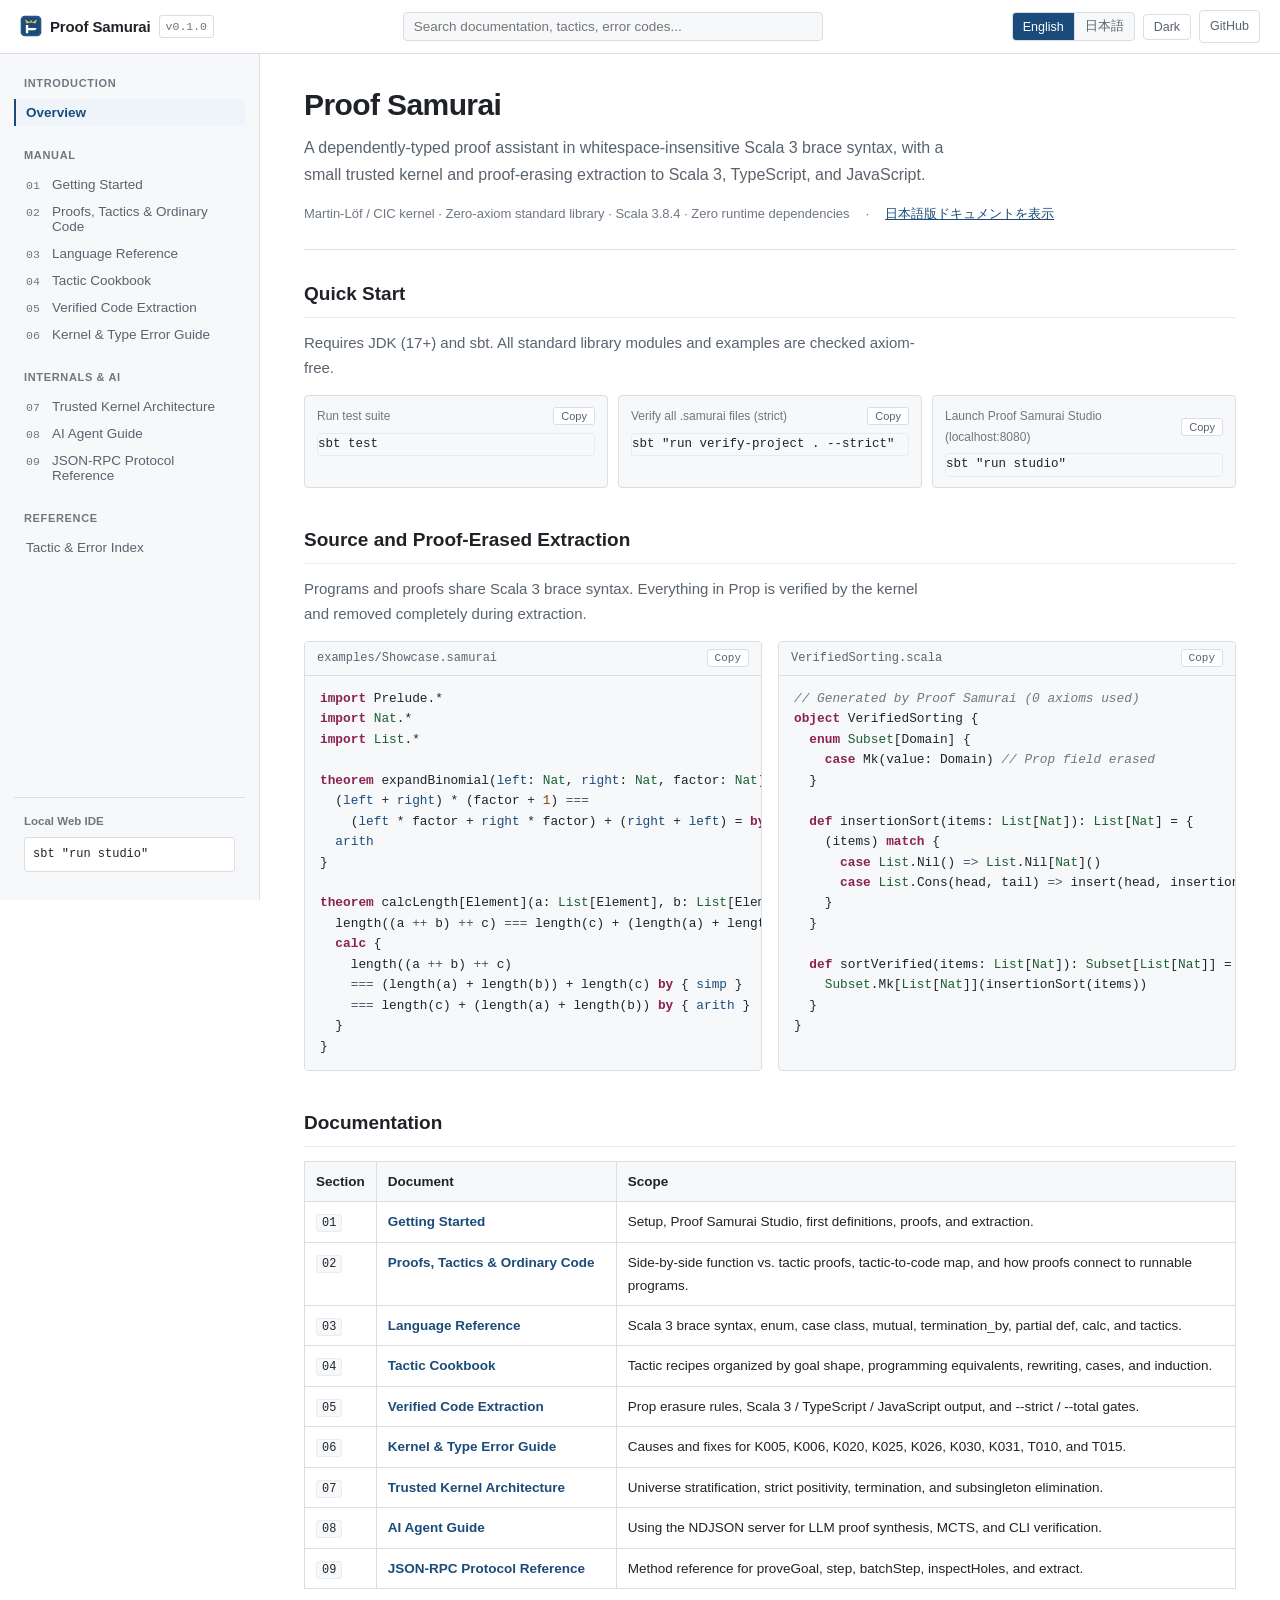
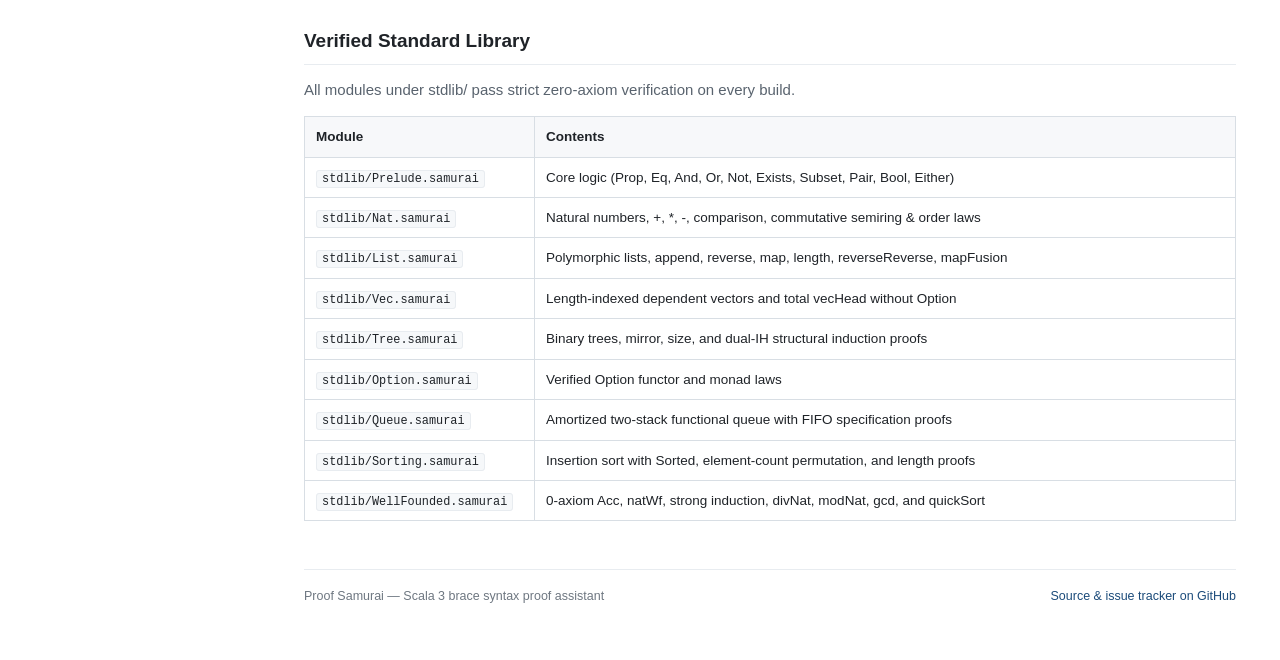
==== commit 0ce05313: "Add programmer-oriented proofs/tactics guide (EN/JA) and SVG favicon/icon" ====
--- a/docs/index.html
+++ b/docs/index.html
@@ -5,6 +5,7 @@
   <meta name="viewport" content="width=device-width, initial-scale=1.0" />
   <title>Proof Samurai — Documentation</title>
   <meta name="description" content="Proof Samurai documentation: dependently-typed proof assistant in Scala 3 brace syntax with a small trusted kernel and verified code extraction to Scala 3, TypeScript, and JavaScript." />
+  <link rel="icon" type="image/svg+xml" href="favicon.svg" />
   <link rel="stylesheet" href="assets/site.css" />
 </head>
 <body>
@@ -13,6 +14,7 @@
       <div class="header-left">
         <button id="mobile-menu-btn" class="icon-btn mobile-only" aria-label="Toggle navigation" aria-expanded="false">Menu</button>
         <a class="brand" href="#en/home" id="brand-link">
+          <img class="brand-icon" src="favicon.svg" alt="" width="22" height="22" />
           <span class="brand-name">Proof Samurai</span>
           <span class="brand-version">v0.1.0</span>
         </a>
--- a/docs/assets/site.css
+++ b/docs/assets/site.css
@@ -106,10 +106,16 @@
 
 .brand {
   display: inline-flex;
-  align-items: baseline;
+  align-items: center;
   gap: 8px;
   color: var(--text);
   text-decoration: none !important;
+}
+
+.brand-icon {
+  display: block;
+  flex-shrink: 0;
+  border-radius: 4px;
 }
 
 .brand-name {
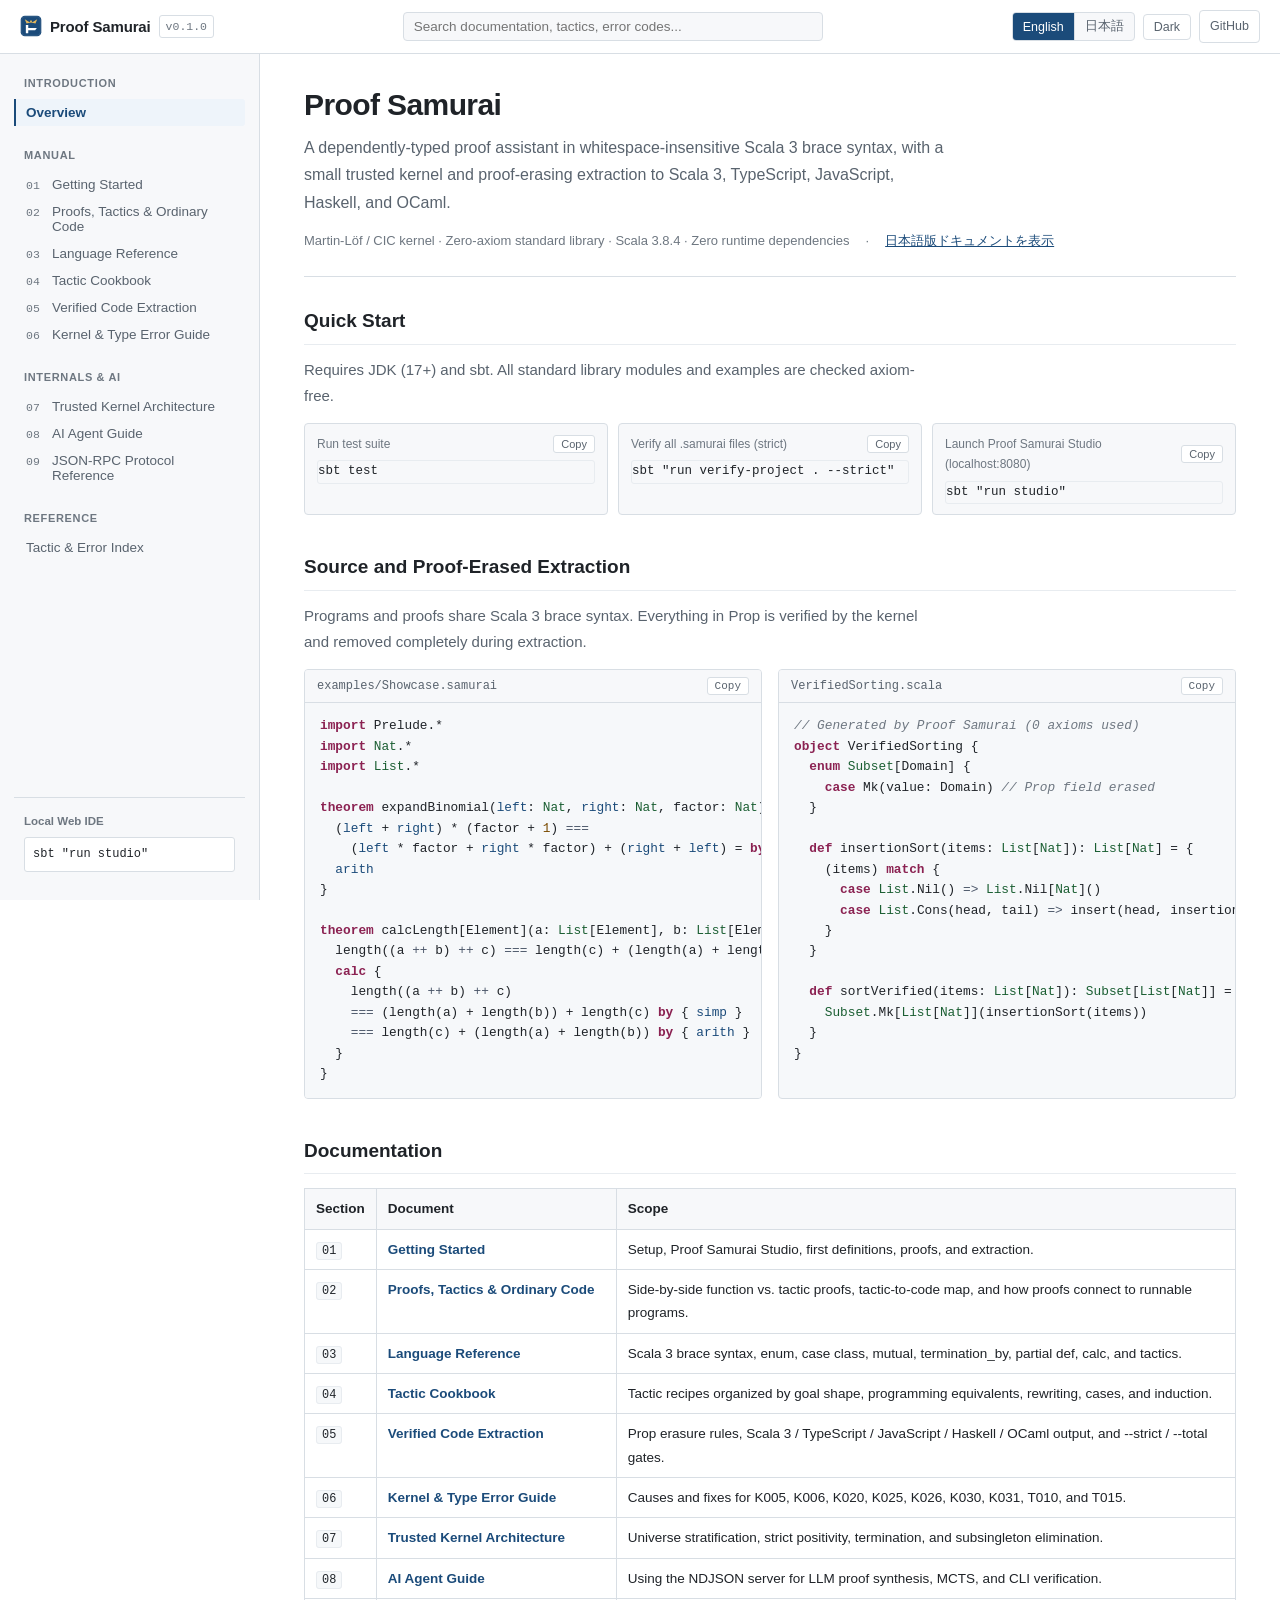
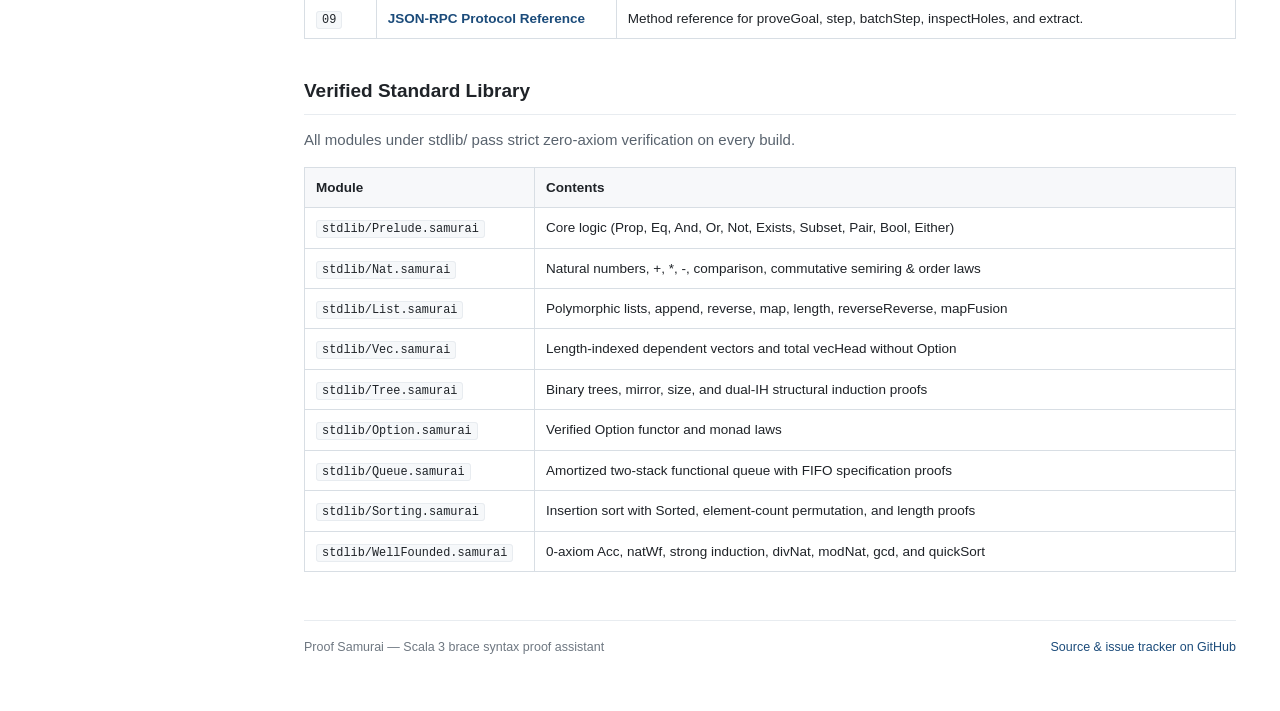
==== commit e67959cf: "Add Haskell and OCaml code extraction emitters (CLI, Studio, AI RPC, tests, EN/JA docs)" ====
--- a/docs/index.html
+++ b/docs/index.html
@@ -4,7 +4,7 @@
   <meta charset="UTF-8" />
   <meta name="viewport" content="width=device-width, initial-scale=1.0" />
   <title>Proof Samurai — Documentation</title>
-  <meta name="description" content="Proof Samurai documentation: dependently-typed proof assistant in Scala 3 brace syntax with a small trusted kernel and verified code extraction to Scala 3, TypeScript, and JavaScript." />
+  <meta name="description" content="Proof Samurai documentation: dependently-typed proof assistant in Scala 3 brace syntax with a small trusted kernel and verified code extraction to Scala 3, TypeScript, JavaScript, Haskell, and OCaml." />
   <link rel="icon" type="image/svg+xml" href="favicon.svg" />
   <link rel="stylesheet" href="assets/site.css" />
 </head>
